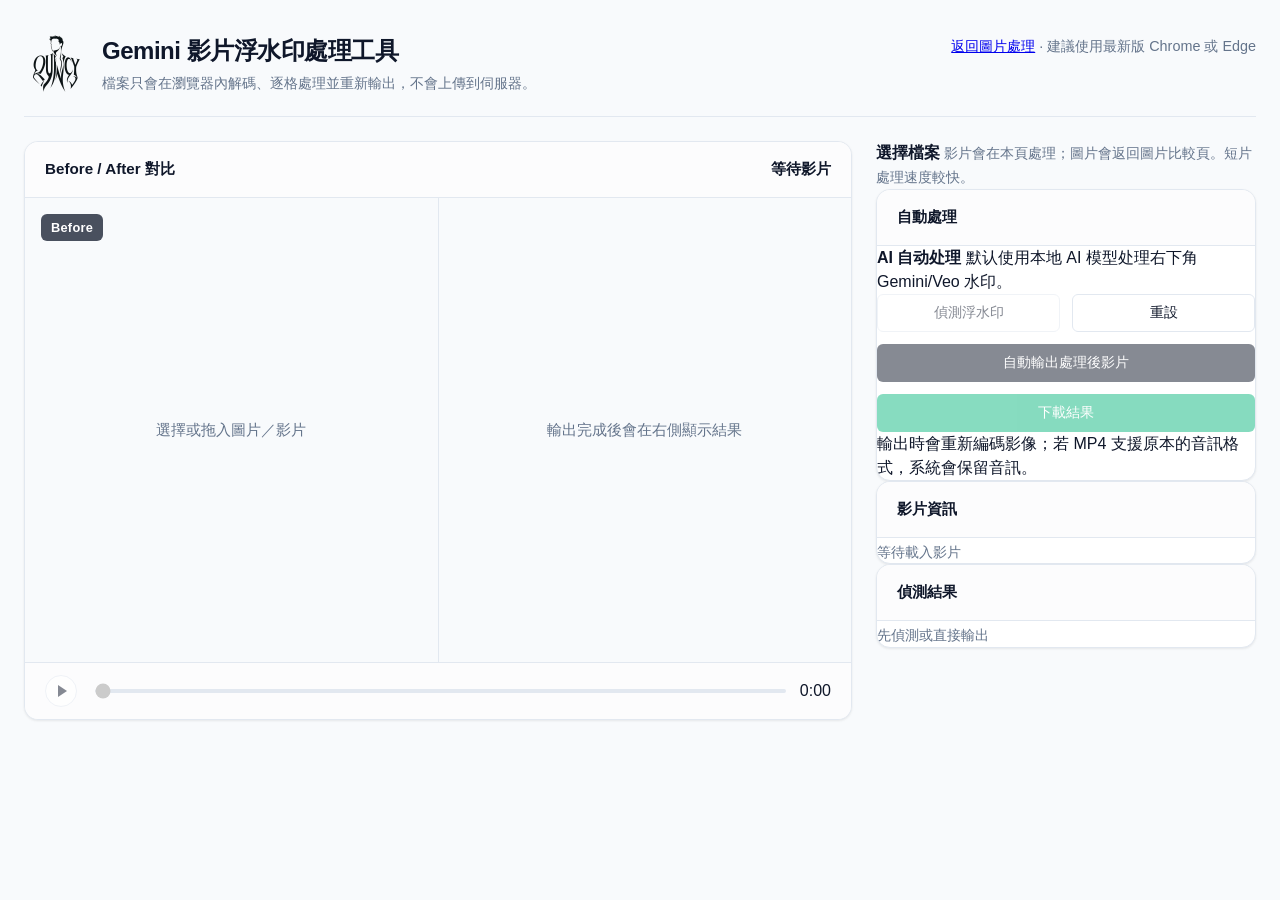
==== video-preview.html @ 9e9d7c3c "Add files via upload" ====
<!DOCTYPE html>
<html lang="zh-TW">
<head>
  <meta charset="UTF-8">
  <meta name="viewport" content="width=device-width, initial-scale=1.0">
  <meta name="robots" content="noindex, nofollow">
  <title>Gemini 影片浮水印處理工具</title>
  <style>
    :root {
      color-scheme: light;
      --bg: #f8fafc;
      --panel: #ffffff;
      --panel-2: #f1f5f9;
      --text: #0f172a;
      --text-muted: #64748b;
      --border: #e2e8f0;
      --border-hover: #cbd5e1;
      --primary: #0f172a;
      --primary-hover: #334155;
      --accent: #10b981;
      --accent-hover: #059669;
      --danger: #ef4444;
      --warn: #f59e0b;
      --success: #10b981;
      --radius-sm: 6px;
      --radius-md: 10px;
      --radius-lg: 14px;
      font-family: -apple-system, BlinkMacSystemFont, "Segoe UI", "PingFang TC", "Microsoft JhengHei", sans-serif;
    }

    * { box-sizing: border-box; }
    body {
      margin: 0;
      min-height: 100vh;
      background: var(--bg);
      color: var(--text);
      line-height: 1.5;
      -webkit-font-smoothing: antialiased;
    }

    /* Typography */
    h1 {
      margin: 0;
      font-size: 1.5rem;
      font-weight: 700;
      letter-spacing: -0.02em;
      color: #0f172a;
    }
    header p, .muted {
      margin: 4px 0 0;
      color: var(--text-muted);
      font-size: 0.9rem;
    }

    /* Layout */
    .shell {
      width: min(1360px, calc(100% - 48px));
      margin: 0 auto;
      padding: 32px 0 40px;
    }
    header {
      display: flex;
      align-items: flex-start;
      justify-content: space-between;
      gap: 24px;
      padding-bottom: 20px;
      border-bottom: 1px solid var(--border);
      margin-bottom: 24px;
    }
    .header-brand {
      display: flex;
      align-items: center;
      gap: 14px;
      min-width: 0;
    }
    .header-logo {
      display: block;
      width: 64px;
      height: 64px;
      flex: 0 0 64px;
      border-radius: 12px;
      object-fit: cover;
    }
    .layout {
      display: grid;
      grid-template-columns: minmax(0, 1fr) 380px;
      gap: 24px;
      align-items: start;
    }

    /* Panels */
    .panel {
      background: var(--panel);
      border-radius: var(--radius-lg);
      border: 1px solid var(--border);
      box-shadow: 0 1px 3px rgba(0,0,0,0.05), 0 1px 2px rgba(0,0,0,0.03);
      overflow: hidden;
      display: flex;
      flex-direction: column;
    }
    .panel-head {
      padding: 16px 20px;
      display: flex;
      align-items: center;
      justify-content: space-between;
      border-bottom: 1px solid var(--border);
      font-size: 0.95rem;
      font-weight: 600;
      background: #fcfcfd;
    }

    /* Buttons */
    button, input, select { font: inherit; }
    button, .download-link {
      height: 38px;
      border-radius: var(--radius-sm);
      border: 1px solid var(--border);
      background: var(--panel);
      color: var(--text);
      padding: 0 16px;
      cursor: pointer;
      display: inline-flex;
      align-items: center;
      justify-content: center;
      gap: 8px;
      font-weight: 500;
      font-size: 0.9rem;
      text-decoration: none;
      transition: all 0.15s ease;
      white-space: nowrap;
    }
    button:hover:not(:disabled), .download-link:hover:not([aria-disabled="true"]) {
      background: #f8fafc;
      border-color: var(--border-hover);
    }
    button:focus-visible, .download-link:focus-visible, input:focus-visible, select:focus-visible {
      outline: 2px solid var(--accent);
      outline-offset: 2px;
    }
    button:active:not(:disabled) {
      transform: scale(0.98);
    }
    button:disabled, .download-link[aria-disabled="true"] {
      opacity: 0.5;
      cursor: not-allowed;
    }

    .primary {
      border: none;
      background: var(--primary);
      color: #fff;
    }
    .primary:hover:not(:disabled) {
      background: var(--primary-hover);
      border: none;
    }

    /* Actions Grid */
    .actions {
      display: grid;
      grid-template-columns: 1fr 1fr;
      gap: 12px;
    }
    .actions .primary, .actions .download-link { grid-column: span 2; }
    .actions .download-link {
      background: var(--accent);
      color: white;
      border: none;
    }
    .actions .download-link:hover:not([aria-disabled="true"]) {
      background: var(--accent-hover);
    }

    /* Workspace Player */
    .compare-player {
      position: relative;
      aspect-ratio: 16 / 9;
      background: #e2e8f0;
      display: grid;
      grid-template-columns: 1fr 1fr;
      gap: 1px;
    }
    .compare-pane {
      position: relative;
      overflow: hidden;
      background: #0f172a;
    }
    .compare-pane video {
      position: absolute;
      inset: 0;
      width: 100%;
      height: 100%;
      object-fit: contain;
      object-position: center center;
    }
    .compare-pane[hidden], .badge[hidden], .empty[hidden] { display: none; }

    .badge {
      position: absolute;
      top: 16px;
      left: 16px;
      z-index: 6;
      border-radius: 6px;
      padding: 4px 10px;
      background: rgba(15, 23, 42, 0.75);
      backdrop-filter: blur(4px);
      color: #fff;
      font-size: 0.8rem;
      font-weight: 600;
      pointer-events: none;
      letter-spacing: 0.02em;
    }
    .empty {
      position: absolute;
      inset: 0;
      display: grid;
      place-items: center;
      color: var(--text-muted);
      font-size: 0.95rem;
      text-align: center;
      padding: 24px;
      z-index: 4;
      pointer-events: none;
      background: #f8fafc;
    }

    /* Player Controls */
    .compare-controls {
      display: grid;
      grid-template-columns: auto minmax(0, 1fr) auto;
      align-items: center;
      gap: 16px;
      padding: 12px 20px;
      background: #fcfcfd;
      border-top: 1px solid var(--border);
    }
    .compare-controls .play-toggle {
      width: 32px;
      height: 32px;
      padding: 0;
      border-radius: 50%;
      border: 1px solid var(--border);
      background: #fff;
      color: var(--primary);
    }
    .compare-controls .play-toggle:hover:not(:disabled) {
      border-color: var(--primary);
      background: #f8fafc;
    }
    .play-toggle::before {
      content: "";
      width: 0; height: 0;
      margin-left: 2px;
      border-top: 6px solid transparent;
      border-bottom: 6px solid transparent;
      border-left: 9px solid currentColor;
    }
    .play-toggle[data-playing="true"]::before,
    .play-toggle[data-playing="true"]::after {
      content: "";
      width: 3px; height: 12px;
      margin: 0 1.5px;
      border: 0;
      background: currentColor;
    }

    input[type="range"] {
      -webkit-appearance: none;
      width: 100%;
      height: 4px;
      background: var(--border);
      border-radius: 2px;
      cursor: pointer;
    input[type="range"]::-webkit-slider-thumb {
      -webkit-appearance: none;
      width: 14px;
      height: 14px;
      border-radius: 50%;
      background: var(--primary);
      box-shadow: 0 1px 3px rgba(0,0,0,0.2);
      transition: transform 0.1s;
    }
    input[type="range"]::-webkit-slider-thumb:hover {
      transform: scale(1.15);
    }

    .time-label {
      font-size: 0.85rem;
      font-variant-numeric: tabular-nums;
      color: var(--text-muted);
      font-family: ui-monospace, SFMono-Regular, Menlo, Monaco, Consolas, monospace;
      min-width: 44px;
      text-align: right;
    }

    /* Right Side Layout */
    .side {
      display: flex;
      flex-direction: column;
      gap: 20px;
    }

    /* Dropzone */
    .dropzone {
      border: 2px dashed #cbd5e1;
      background: #f8fafc;
      border-radius: var(--radius-lg);
      padding: 28px 24px;
      text-align: center;
      cursor: pointer;
      transition: all 0.2s ease;
    }
    .dropzone:hover, .dropzone[data-dragging="true"] {
      background: #f0fdf4;
      border-color: var(--accent);
    }
    .dropzone strong {
      display: block;
      font-size: 1.05rem;
      color: var(--text);
      margin-bottom: 8px;
    }
    .dropzone .muted {
      font-size: 0.85rem;
    }

    /* Controls Area */
    .controls {
      display: grid;
      gap: 16px;
      padding: 20px;
    }

    .auto-summary {
      background: #f8fafc;
      border: 1px solid var(--border);
      border-radius: var(--radius-md);
      padding: 14px;
      color: var(--text-muted);
      font-size: 0.85rem;
    }
    .auto-summary strong {
      display: block;
      color: var(--text);
      font-size: 0.95rem;
      margin-bottom: 4px;
    }

    .internal-controls {
      display: none;
    }
    .field {
      display: grid;
      gap: 8px;
    }
    label {
      color: var(--text);
      font-size: 0.85rem;
      font-weight: 500;
      display: flex;
      justify-content: space-between;
      align-items: center;
    }
    label span {
      color: var(--text-muted);
      font-variant-numeric: tabular-nums;
    }

    input[type="number"], select {
      width: 100%;
      height: 38px;
      border-radius: var(--radius-sm);
      border: 1px solid var(--border);
      background: #fff;
      color: var(--text);
      padding: 0 12px;
      transition: border-color 0.15s;
      font-size: 0.9rem;
    }
    input[type="number"]:hover, select:hover {
      border-color: var(--border-hover);
    }

    .check {
      display: flex;
      align-items: center;
      justify-content: flex-start;
      gap: 10px;
      cursor: pointer;
      font-weight: normal;
    }
    .check input {
      width: 16px;
      height: 16px;
      accent-color: var(--accent);
      cursor: pointer;
      margin: 0;
    }

    .preset-row button {
      width: 100%;
      background: #f8fafc;
      color: var(--text);
      border-color: var(--border);
      justify-content: flex-start;
    }

    /* Progress & Status */
    .progress {
      height: 6px;
      background: var(--panel-2);
      border-radius: 3px;
      overflow: hidden;
    }
    .progress span {
      display: block;
      width: 0;
      height: 100%;
      background: var(--accent);
      transition: width 0.2s ease-out;
    }

    .status {
      min-height: 44px;
      border-radius: var(--radius-md);
      padding: 12px 16px;
      background: var(--panel-2);
      color: var(--text-muted);
      font-size: 0.85rem;
      border: 1px solid transparent;
    }
    .status[data-tone="error"] { color: var(--danger); background: #fef2f2; border-color: #fca5a5; }
    .status[data-tone="warn"] { color: var(--warn); background: #fffbeb; border-color: #fcd34d; }
    .status[data-tone="success"] { color: var(--success); background: #f0fdf4; border-color: #86efac; }

    /* Metadata tables (dl) */
    dl {
      margin: 0;
      display: grid;
      padding: 4px 0;
    }
    dl div {
      min-height: 36px;
      display: grid;
      grid-template-columns: 120px minmax(0, 1fr);
      align-items: center;
      gap: 12px;
      padding: 0 20px;
      font-size: 0.85rem;
      border-bottom: 1px solid var(--border);
    }
    dl div:last-child { border-bottom: none; }
    dt { color: var(--text-muted); }
    dd {
      margin: 0;
      color: var(--text);
      font-variant-numeric: tabular-nums;
      overflow-wrap: anywhere;
    }

    .note {
      padding: 16px 20px;
      color: var(--text-muted);
      font-size: 0.85rem;
      background: #fcfcfd;
      border-top: 1px solid var(--border);
    }

    /* Responsive */
    @media (max-width: 1024px) {
      .layout { grid-template-columns: 1fr; }
      .shell { padding: 24px 0; }
    }
    @media (max-width: 640px) {
      .shell { width: calc(100% - 32px); }
      header { flex-direction: column; gap: 12px; }
      .actions { grid-template-columns: 1fr; }
      .actions .primary, .actions .download-link { grid-column: auto; }
      dl div { grid-template-columns: 100px minmax(0, 1fr); }
    }
  </style>
</head>
<body>
  <div class="shell">
    <header>
      <div class="header-brand">
        <a href="./" aria-label="返回工具首頁"><img class="header-logo" src="quincy-logo.webp" width="512" height="512" alt="Quincy Logo"></a>
        <div>
          <h1>Gemini 影片浮水印處理工具</h1>
          <p>檔案只會在瀏覽器內解碼、逐格處理並重新輸出，不會上傳到伺服器。</p>
        </div>
      </div>
      <p><a href="./">返回圖片處理</a> · 建議使用最新版 Chrome 或 Edge</p>
    </header>

    <main class="layout">
      <section class="workspace" aria-label="影片對比">
        <div class="panel">
          <div class="panel-head"><span>Before / After 對比</span><span id="progressText">等待影片</span></div>
          <div id="comparePlayer" class="compare-player">
            <div class="compare-pane">
              <video id="originalVideo" playsinline preload="metadata"></video>
              <span class="badge">Before</span>
              <div id="originalEmpty" class="empty">選擇或拖入圖片／影片</div>
            </div>
            <div class="compare-pane">
              <video id="processedVideo" playsinline preload="metadata" muted></video>
              <span id="afterBadge" class="badge" hidden>After</span>
              <div id="processedEmpty" class="empty">輸出完成後會在右側顯示結果</div>
            </div>
          </div>
          <div class="compare-controls">
            <button id="playPauseBtn" class="play-toggle" type="button" data-playing="false" aria-label="播放" disabled></button>
            <input id="scrubber" type="range" min="0" max="1000" value="0" aria-label="播放進度" disabled>
            <span id="timeLabel" class="time-label">0:00</span>
          </div>
        </div>
      </section>

      <aside class="side" aria-label="處理設定">
        <div id="dropzone" class="dropzone" data-dragging="false" role="button" tabindex="0">
          <strong>選擇檔案</strong>
          <span class="muted">影片會在本頁處理；圖片會返回圖片比較頁。短片處理速度較快。</span>
          <input id="fileInput" type="file" accept="image/jpeg,image/png,image/webp,video/mp4,video/webm,video/quicktime,video/*" hidden>
        </div>

        <div class="panel">
          <div class="panel-head">自動處理</div>
          <div class="controls">
            <div id="autoPresetSummary" class="auto-summary">
              <strong>AI 自動處理</strong>
              <span>選擇影片後會自動偵測浮水印，並使用本機 AI 模型處理。</span>
            </div>
            <div class="progress" aria-label="處理進度"><span id="progressBar"></span></div>
            <div id="status" class="status" data-tone="info"></div>
            <div class="actions">
              <button id="detectBtn" type="button">偵測浮水印</button>
              <button id="resetBtn" type="button">重設</button>
              <button id="processBtn" class="primary" type="button">自動輸出處理後影片</button>
              <a id="downloadBtn" class="download-link" aria-disabled="true">下載結果</a>
            </div>
            <div class="internal-controls" hidden>
              <span id="alphaGainValue">1.00</span>
              <input id="alphaGain" type="range" min="0.25" max="1.35" step="0.05">
              <input id="adaptiveAlpha" type="checkbox">
              <input id="highQualityCleanup" type="checkbox">
              <select id="denoiseBackend">
                <option value="none">關閉</option>
                <option value="canvas-edge-denoise">Canvas 邊緣去噪</option>
                <option value="canvas-edge-band-denoise">Canvas 邊緣带去噪</option>
                <option value="canvas-edge-core-denoise">Canvas 邊緣核心去噪</option>
                <option value="canvas-footprint-polish">Canvas 足跡修整</option>
                <option value="canvas-temporal-delta-stabilize">Canvas 時間序列 Delta 穩定</option>
                <option value="canvas-temporal-match-delta-stabilize">Canvas 比對 Delta 穩定</option>
                <option value="canvas-temporal-stabilize">Canvas 時間序列穩定</option>
                <option value="canvas-texture-repair">Canvas 紋理回填</option>
                <option value="allenk-fdncnn-browser-spike">AI FDnCNN ONNX</option>
              </select>
              <button id="relocatedReviewPresetBtn" type="button">移動錨點檢查預設</button>
              <span id="edgeDenoiseStrengthValue">0.25</span>
              <input id="edgeDenoiseStrength" type="range" min="0" max="1" step="0.05">
              <span id="residualCleanupValue">1.50</span>
              <input id="residualCleanup" type="range" min="0" max="1.80" step="0.05">
              <input id="sampleCount" type="number" min="4" max="24" step="1">
              <input id="videoBitrateMbps" type="number" min="1" max="80" step="0.5">
              <input id="allowLowConfidence" type="checkbox">
            </div>
          </div>
          <div class="note">輸出時會重新編碼影像；若 MP4 支援原本的音訊格式，系統會保留音訊。</div>
        </div>

        <div class="panel">
          <div class="panel-head">影片資訊</div>
          <div id="metadata"></div>
        </div>

        <div class="panel">
          <div class="panel-head">偵測結果</div>
          <div id="detection"></div>
        </div>
      </aside>
    </main>
  </div>

  <script>
    // Keep processing local and use the broadly compatible WebAssembly path.
    window.__gwrDisableWebGpuDenoise = true;
  </script>
  <script src="video-app.js"></script>
</body>
</html>
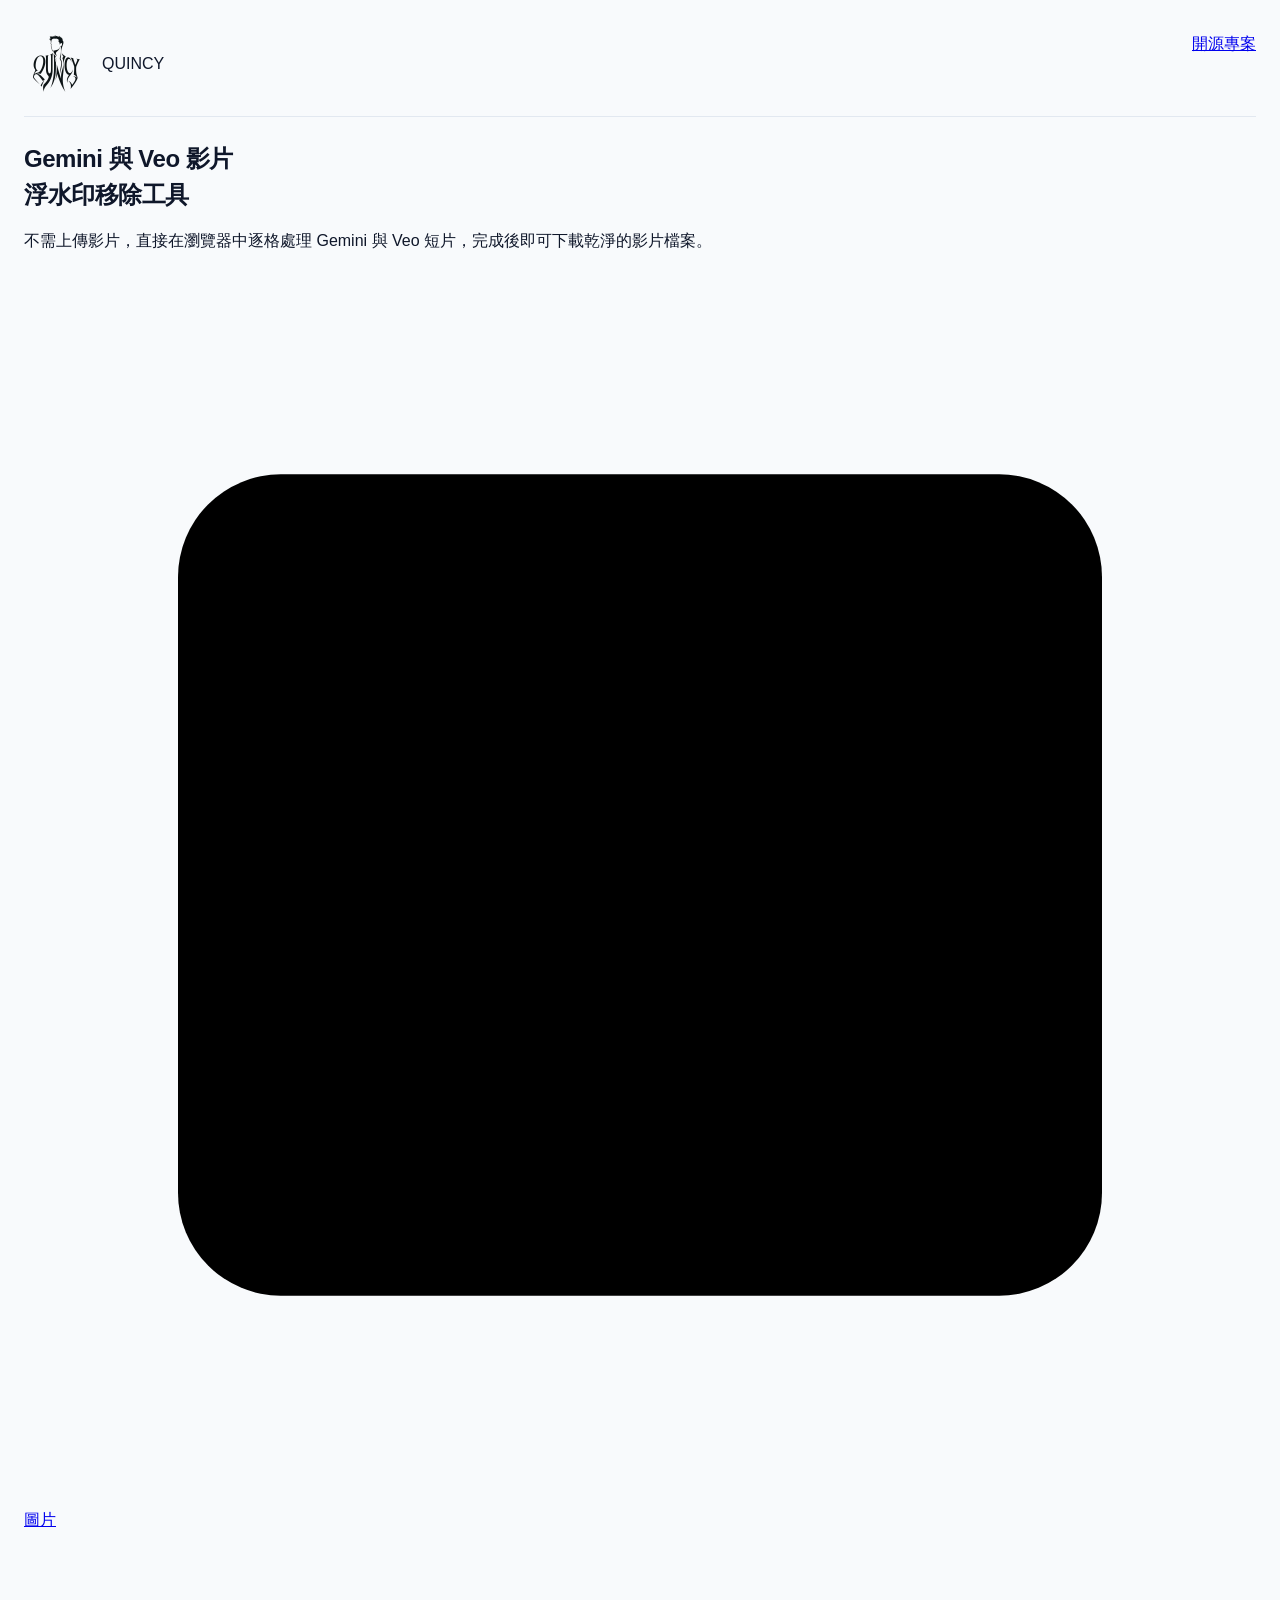
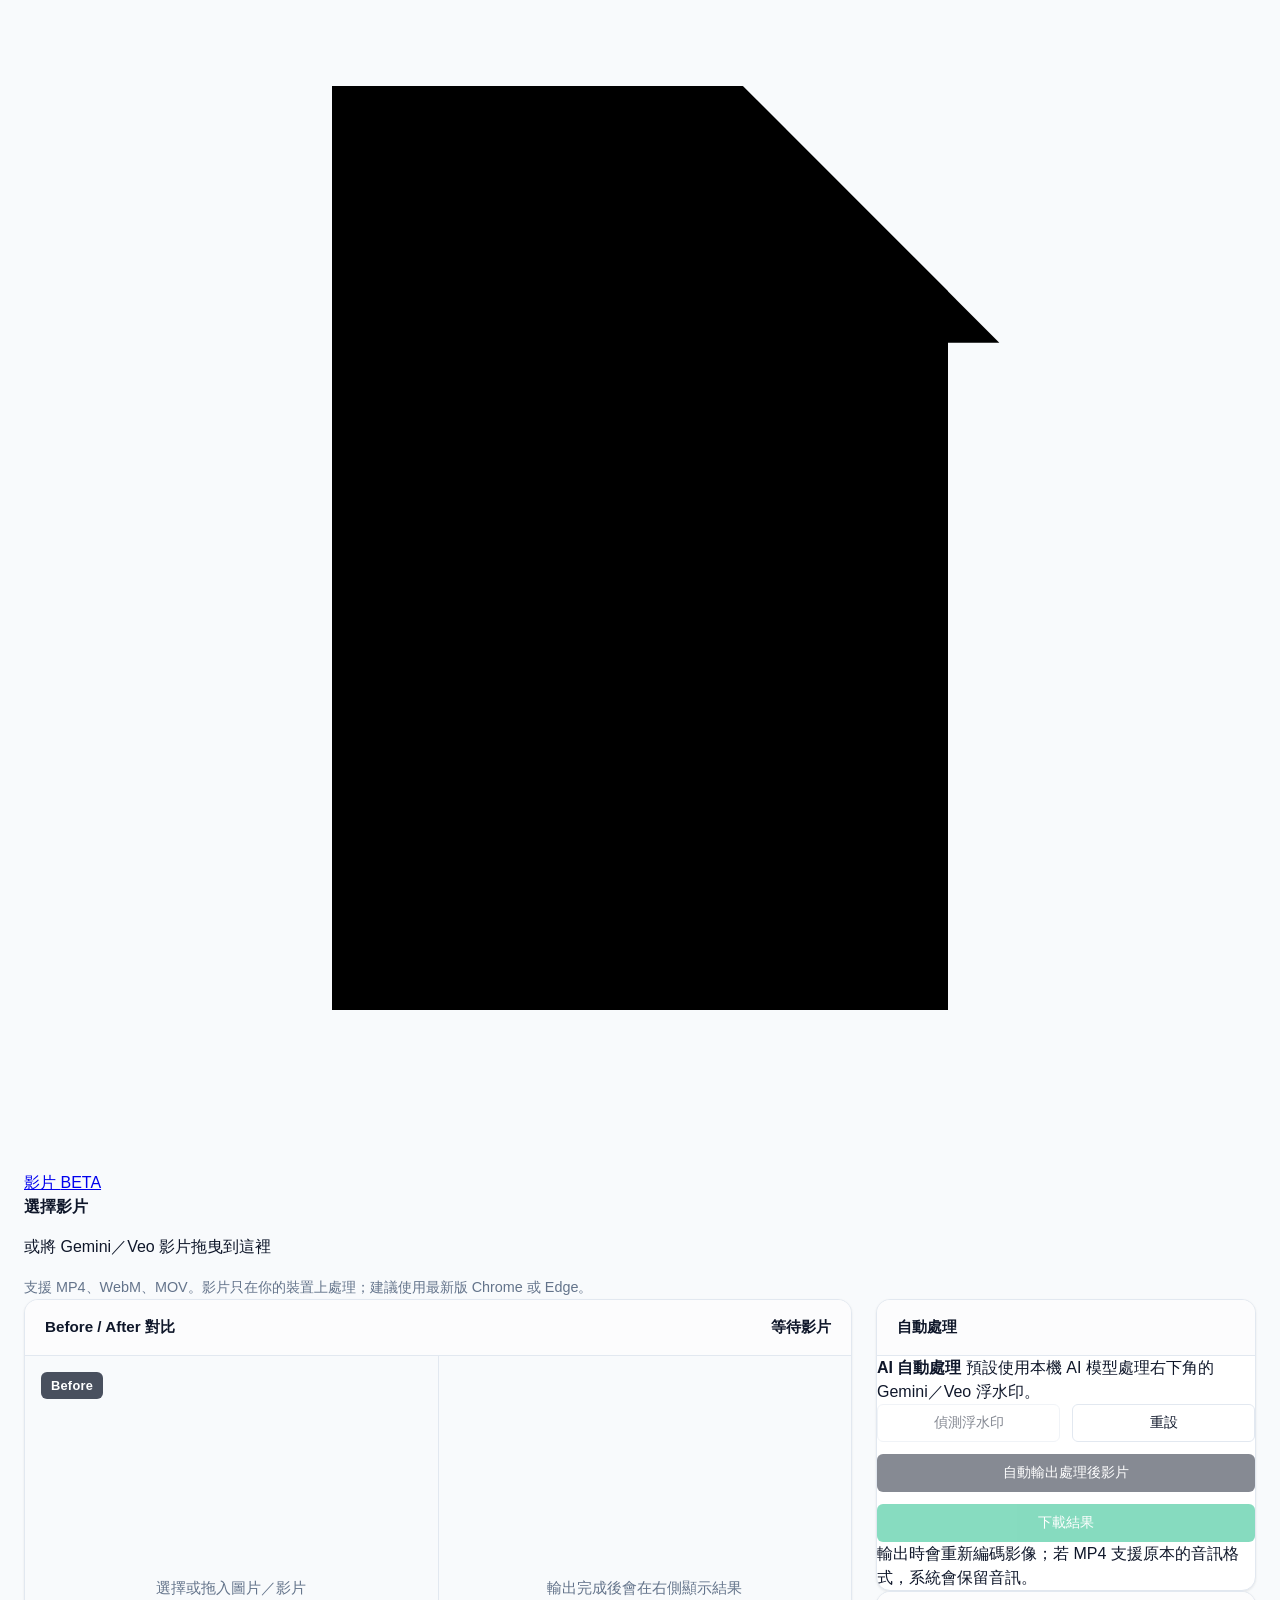
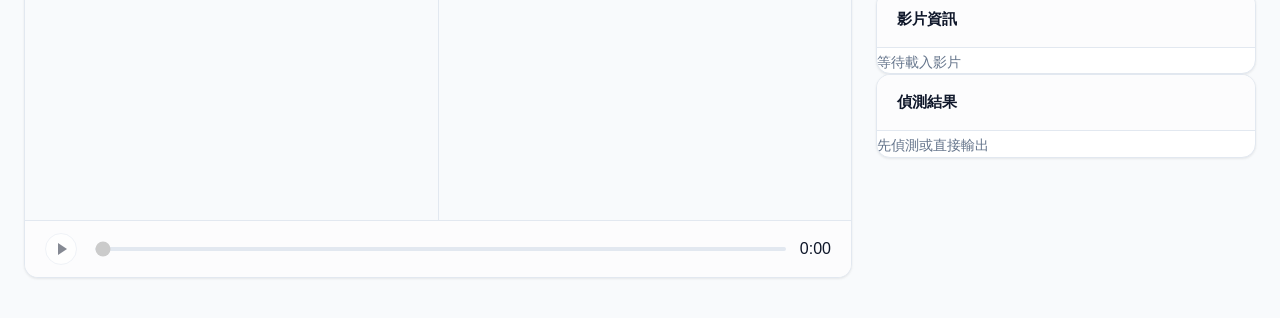
==== commit e85c4cb9: "Add files via upload" ====
--- a/video-preview.html
+++ b/video-preview.html
@@ -478,20 +478,181 @@
       .actions .primary, .actions .download-link { grid-column: auto; }
       dl div { grid-template-columns: 100px minmax(0, 1fr); }
     }
+
+    /* Reference-inspired landing state */
+    body { overflow-x: hidden; background: #f4f6f8; }
+    .shell { width: 100%; padding: 0 0 64px; }
+    .brandbar {
+      width: min(1320px, calc(100% - 48px));
+      min-height: 84px;
+      margin: 0 auto;
+      padding: 18px 0;
+      border: 0;
+      align-items: center;
+    }
+    .brandbar .header-brand { gap: 10px; }
+    .brandbar .header-logo {
+      width: 48px;
+      height: 48px;
+      flex-basis: 48px;
+      border-radius: 12px;
+      box-shadow: 0 8px 24px rgba(14, 27, 52, .09);
+    }
+    .brand-name { font-size: 12px; font-weight: 800; letter-spacing: .18em; }
+    .source-link { color: #667085; font-size: 13px; font-weight: 650; text-decoration: none; }
+    .source-link:hover { color: #101828; }
+    .video-hero {
+      min-height: 730px;
+      padding: 32px 20px 44px;
+      text-align: center;
+      overflow: hidden;
+    }
+    .video-hero h1 {
+      max-width: 1100px;
+      margin: 0 auto;
+      color: #050a19;
+      font-size: clamp(44px, 5.5vw, 80px);
+      font-weight: 800;
+      line-height: 1.04;
+      letter-spacing: -.055em;
+    }
+    .video-hero-copy {
+      max-width: 790px;
+      margin: 30px auto 28px;
+      color: #536071;
+      font-size: clamp(16px, 1.45vw, 22px);
+      font-weight: 500;
+      line-height: 1.55;
+    }
+    .media-tabs {
+      display: inline-flex;
+      gap: 3px;
+      margin: 0 auto 38px;
+      padding: 4px;
+      border-radius: 18px;
+      background: #e9ecf1;
+    }
+    .media-tab {
+      display: inline-flex;
+      min-width: 160px;
+      height: 54px;
+      padding: 0 22px;
+      border-radius: 14px;
+      align-items: center;
+      justify-content: center;
+      gap: 9px;
+      color: #8492a8;
+      font-size: 16px;
+      font-weight: 700;
+      text-decoration: none;
+    }
+    .media-tab.active { background: #fff; color: #101828; box-shadow: 0 2px 5px rgba(16,24,40,.16); }
+    .media-tab svg { width: 20px; height: 20px; fill: none; stroke: currentColor; stroke-width: 1.8; stroke-linecap: round; stroke-linejoin: round; }
+    .beta { padding: 2px 7px; border-radius: 5px; background: #e7efff; color: #2463ef; font-size: 10px; font-weight: 900; }
+    .video-upload-stage { position: relative; width: min(1080px, calc(100% - 20px)); min-height: 420px; margin: 0 auto; }
+    .video-upload-stage .dropzone {
+      position: relative;
+      z-index: 3;
+      display: flex;
+      width: min(760px, calc(100% - 40px));
+      min-height: 390px;
+      margin: 0 auto;
+      padding: 54px 36px;
+      border: 5px solid #fff;
+      border-radius: 38px;
+      flex-direction: column;
+      align-items: center;
+      justify-content: center;
+      background-color: #fff;
+      background-image: linear-gradient(45deg,#eef0f2 25%,transparent 25%),linear-gradient(-45deg,#eef0f2 25%,transparent 25%),linear-gradient(45deg,transparent 75%,#eef0f2 75%),linear-gradient(-45deg,transparent 75%,#eef0f2 75%);
+      background-position: 0 0,0 10px,10px -10px,-10px 0;
+      background-size: 20px 20px;
+      box-shadow: 0 32px 60px rgba(42,74,139,.13);
+      transition: transform .25s ease, box-shadow .25s ease;
+    }
+    .video-upload-stage .dropzone:hover,
+    .video-upload-stage .dropzone[data-dragging="true"] { transform: translateY(-4px); border-color: #fff; box-shadow: 0 38px 70px rgba(42,74,139,.18); }
+    .video-upload-stage .dropzone strong {
+      display: inline-flex;
+      min-width: 330px;
+      min-height: 76px;
+      padding: 0 34px;
+      border-radius: 18px;
+      align-items: center;
+      justify-content: center;
+      background: #1f55dc;
+      color: #fff;
+      box-shadow: 0 12px 24px rgba(31,85,220,.22);
+      font-size: 24px;
+      font-weight: 800;
+    }
+    .video-upload-stage .dropzone strong::before { content: "+"; margin-right: 14px; font-size: 34px; font-weight: 300; }
+    .video-upload-stage .drop-title { margin: 28px 0 0; color: #070b16; font-size: 21px; font-weight: 800; }
+    .video-upload-stage .dropzone .muted { max-width: 650px; margin-top: 12px; color: #697586; font-size: 14px; font-weight: 550; }
+    .art-card { position: absolute; z-index: 1; top: 18px; width: 310px; height: 300px; padding: 14px; border-radius: 28px; background: #fff; box-shadow: 0 18px 46px rgba(42,55,86,.14); }
+    .art-card span { display: block; width: 100%; height: 100%; border-radius: 16px; }
+    .art-left { left: -50px; transform: rotate(-12deg); }
+    .art-right { right: -50px; transform: rotate(13deg); }
+    .art-left span { background: radial-gradient(circle at 34% 32%,#ffd97e 0 13%,transparent 14%),radial-gradient(circle at 70% 30%,#ff79a9 0 14%,transparent 15%),radial-gradient(circle at 55% 72%,#5d68e8 0 19%,transparent 20%),linear-gradient(145deg,#7ae0ff,#ff8d4d 44%,#7a54df); }
+    .art-right span { background: radial-gradient(ellipse at 70% 20%,#fb435b 0 7%,transparent 32%),radial-gradient(ellipse at 30% 80%,#01a5d2 0 10%,transparent 40%),linear-gradient(135deg,#07111f 5%,#0ca8dc 26%,#101524 44%,#f13a53 66%,#07101b 90%); }
+    .layout { width: min(1360px, calc(100% - 48px)); margin: 16px auto 0; }
+
+    @media (max-width: 900px) {
+      .art-card { width: 250px; height: 260px; opacity: .7; }
+      .art-left { left: -120px; }
+      .art-right { right: -120px; }
+    }
+    @media (max-width: 640px) {
+      .brandbar { width: calc(100% - 28px); }
+      .brand-name { display: none; }
+      .video-hero { min-height: 690px; padding: 20px 14px 32px; }
+      .video-hero h1 { font-size: 41px; }
+      .video-hero-copy { margin-top: 22px; font-size: 16px; }
+      .media-tabs { width: 100%; max-width: 360px; }
+      .media-tab { min-width: 0; width: 50%; padding: 0 12px; }
+      .video-upload-stage { width: 100%; }
+      .art-card { display: none; }
+      .video-upload-stage .dropzone { width: 100%; min-height: 330px; padding: 42px 20px; border-radius: 28px; }
+      .video-upload-stage .dropzone strong { width: 100%; min-width: 0; min-height: 68px; font-size: 20px; }
+      .video-upload-stage .drop-title { font-size: 18px; }
+      .layout { width: calc(100% - 28px); }
+    }
   </style>
 </head>
 <body>
   <div class="shell">
-    <header>
+    <header class="brandbar">
       <div class="header-brand">
         <a href="./" aria-label="返回工具首頁"><img class="header-logo" src="quincy-logo.webp" width="512" height="512" alt="Quincy Logo"></a>
-        <div>
-          <h1>Gemini 影片浮水印處理工具</h1>
-          <p>檔案只會在瀏覽器內解碼、逐格處理並重新輸出，不會上傳到伺服器。</p>
+        <span class="brand-name">QUINCY</span>
+      </div>
+      <a class="source-link" href="https://github.com/GargantuaX/gemini-watermark-remover" target="_blank" rel="noopener noreferrer">開源專案</a>
+    </header>
+
+    <section class="video-hero">
+      <h1>Gemini 與 Veo 影片<br>浮水印移除工具</h1>
+      <p class="video-hero-copy">不需上傳影片，直接在瀏覽器中逐格處理 Gemini 與 Veo 短片，完成後即可下載乾淨的影片檔案。</p>
+      <nav class="media-tabs" aria-label="選擇處理類型">
+        <a class="media-tab" href="./">
+          <svg viewBox="0 0 24 24" aria-hidden="true"><rect x="3" y="4" width="18" height="16" rx="2"></rect><circle cx="8.5" cy="9" r="1.5"></circle><path d="m4 17 5-5 4 4 2-2 5 5"></path></svg>
+          圖片
+        </a>
+        <a class="media-tab active" href="video-preview.html" aria-current="page">
+          <svg viewBox="0 0 24 24" aria-hidden="true"><path d="M6 3h8l4 4v14H6z"></path><path d="M14 3v5h5"></path><path d="m10 11 5 3-5 3z"></path></svg>
+          影片 <span class="beta">BETA</span>
+        </a>
+      </nav>
+      <div class="video-upload-stage">
+        <div class="art-card art-left" aria-hidden="true"><span></span></div>
+        <div class="art-card art-right" aria-hidden="true"><span></span></div>
+        <div id="dropzone" class="dropzone" data-dragging="false" role="button" tabindex="0">
+          <strong>選擇影片</strong>
+          <p class="drop-title">或將 Gemini／Veo 影片拖曳到這裡</p>
+          <span class="muted">支援 MP4、WebM、MOV。影片只在你的裝置上處理；建議使用最新版 Chrome 或 Edge。</span>
+          <input id="fileInput" type="file" accept="image/jpeg,image/png,image/webp,video/mp4,video/webm,video/quicktime,video/*" hidden>
         </div>
       </div>
-      <p><a href="./">返回圖片處理</a> · 建議使用最新版 Chrome 或 Edge</p>
-    </header>
+    </section>
 
     <main class="layout">
       <section class="workspace" aria-label="影片對比">
@@ -518,12 +679,6 @@
       </section>
 
       <aside class="side" aria-label="處理設定">
-        <div id="dropzone" class="dropzone" data-dragging="false" role="button" tabindex="0">
-          <strong>選擇檔案</strong>
-          <span class="muted">影片會在本頁處理；圖片會返回圖片比較頁。短片處理速度較快。</span>
-          <input id="fileInput" type="file" accept="image/jpeg,image/png,image/webp,video/mp4,video/webm,video/quicktime,video/*" hidden>
-        </div>
-
         <div class="panel">
           <div class="panel-head">自動處理</div>
           <div class="controls">
@@ -547,7 +702,7 @@
               <select id="denoiseBackend">
                 <option value="none">關閉</option>
                 <option value="canvas-edge-denoise">Canvas 邊緣去噪</option>
-                <option value="canvas-edge-band-denoise">Canvas 邊緣带去噪</option>
+                <option value="canvas-edge-band-denoise">Canvas 邊緣帶狀去噪</option>
                 <option value="canvas-edge-core-denoise">Canvas 邊緣核心去噪</option>
                 <option value="canvas-footprint-polish">Canvas 足跡修整</option>
                 <option value="canvas-temporal-delta-stabilize">Canvas 時間序列 Delta 穩定</option>
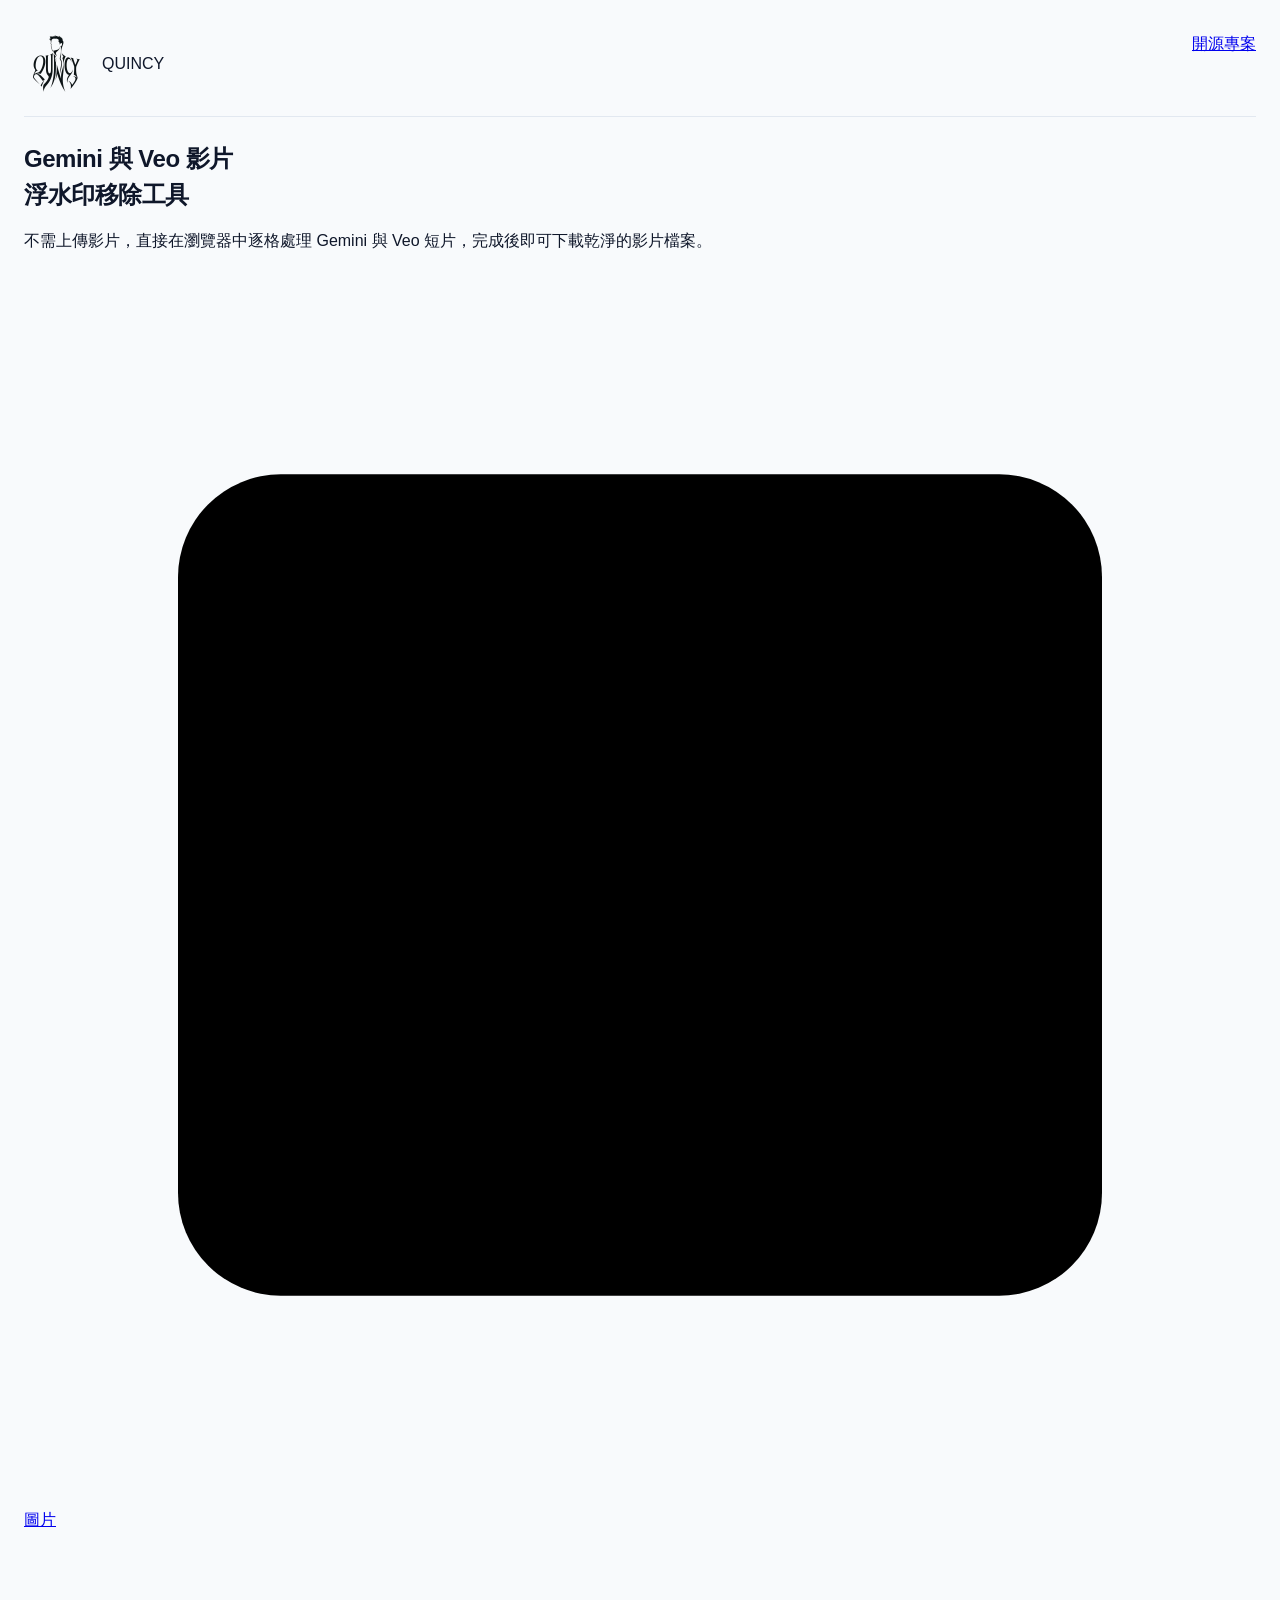
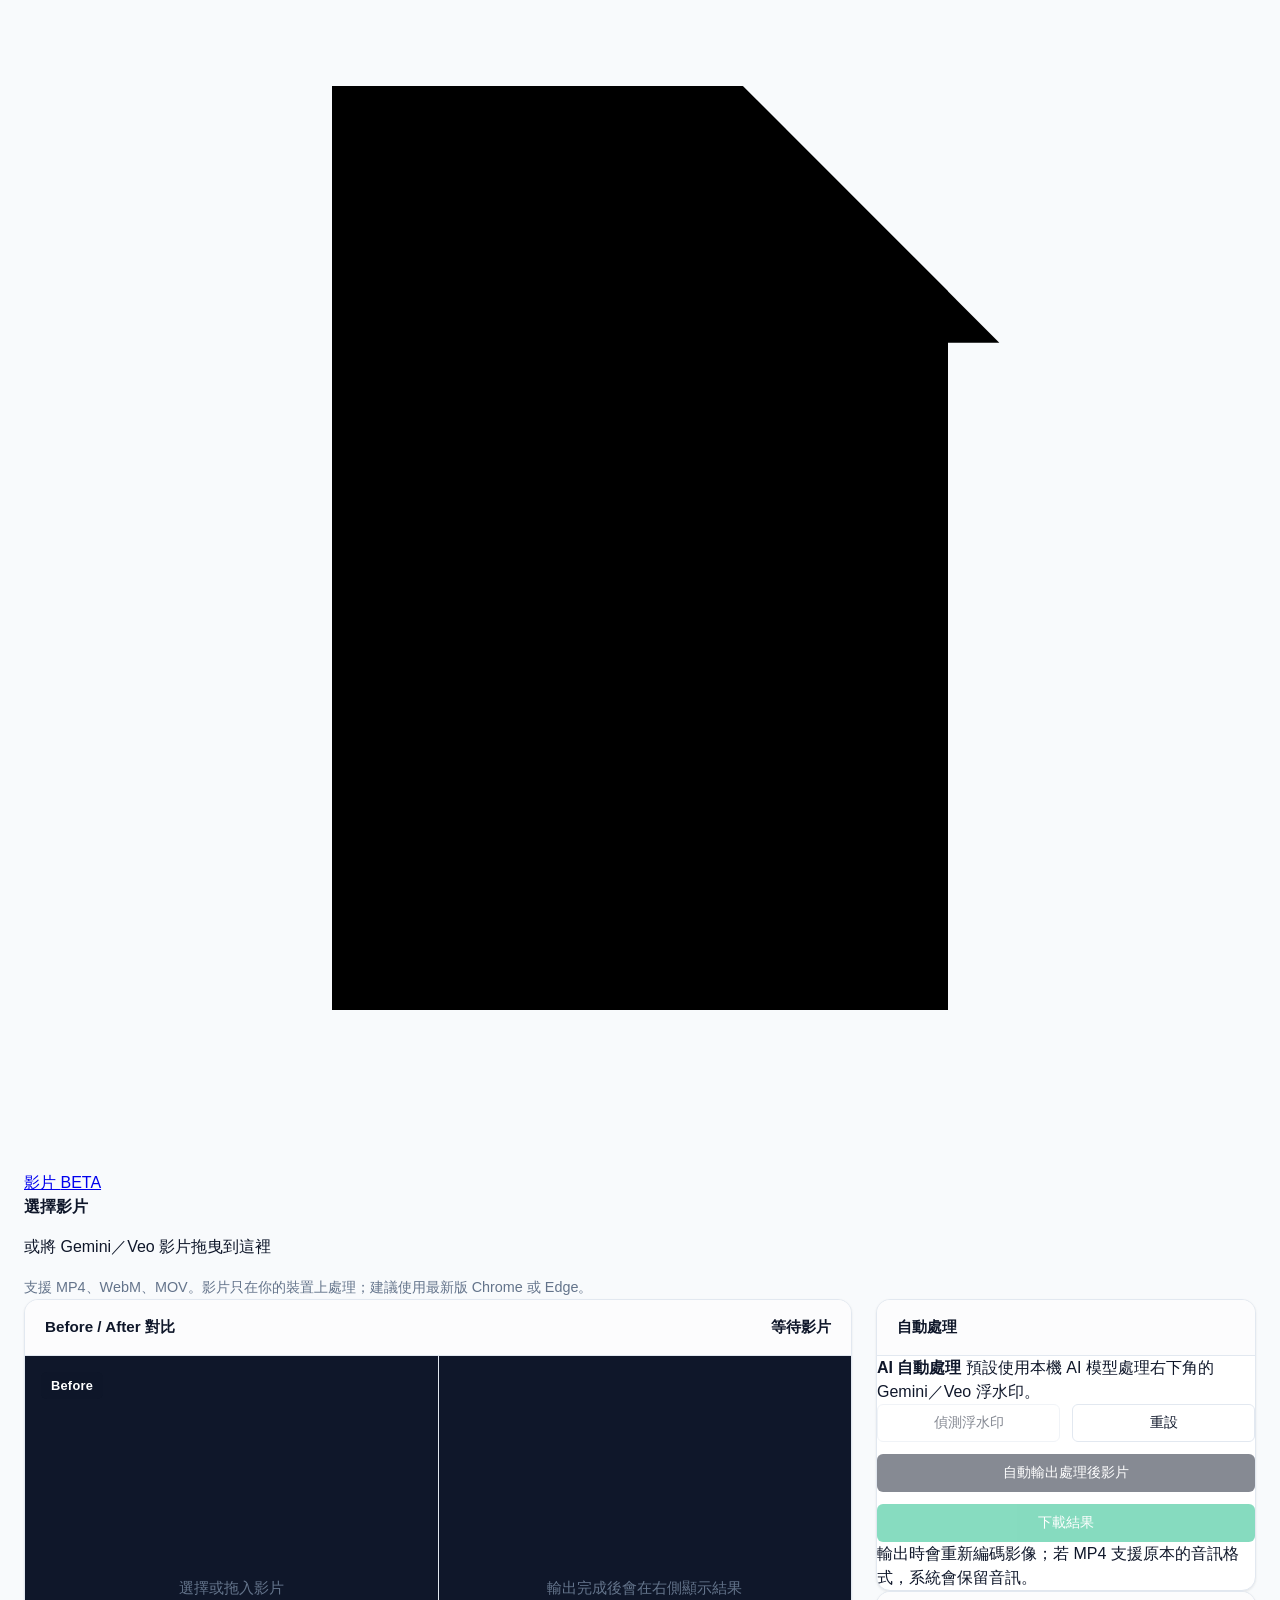
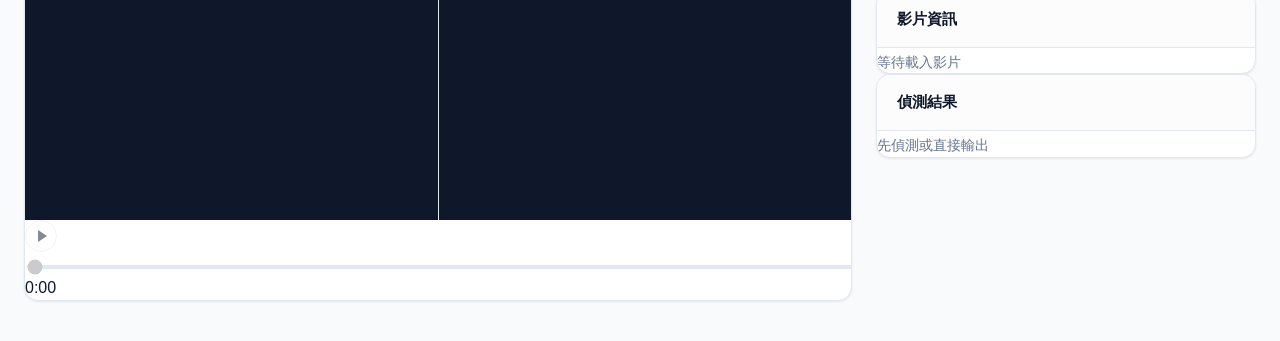
==== commit 8a48ad4d: "Add files via upload" ====
--- a/video-preview.html
+++ b/video-preview.html
@@ -218,6 +218,7 @@
       color: var(--text-muted);
       font-size: 0.95rem;
       text-align: center;
+    }
       padding: 24px;
       z-index: 4;
       pointer-events: none;
@@ -662,7 +663,7 @@
             <div class="compare-pane">
               <video id="originalVideo" playsinline preload="metadata"></video>
               <span class="badge">Before</span>
-              <div id="originalEmpty" class="empty">選擇或拖入圖片／影片</div>
+              <div id="originalEmpty" class="empty">選擇或拖入影片</div>
             </div>
             <div class="compare-pane">
               <video id="processedVideo" playsinline preload="metadata" muted></video>
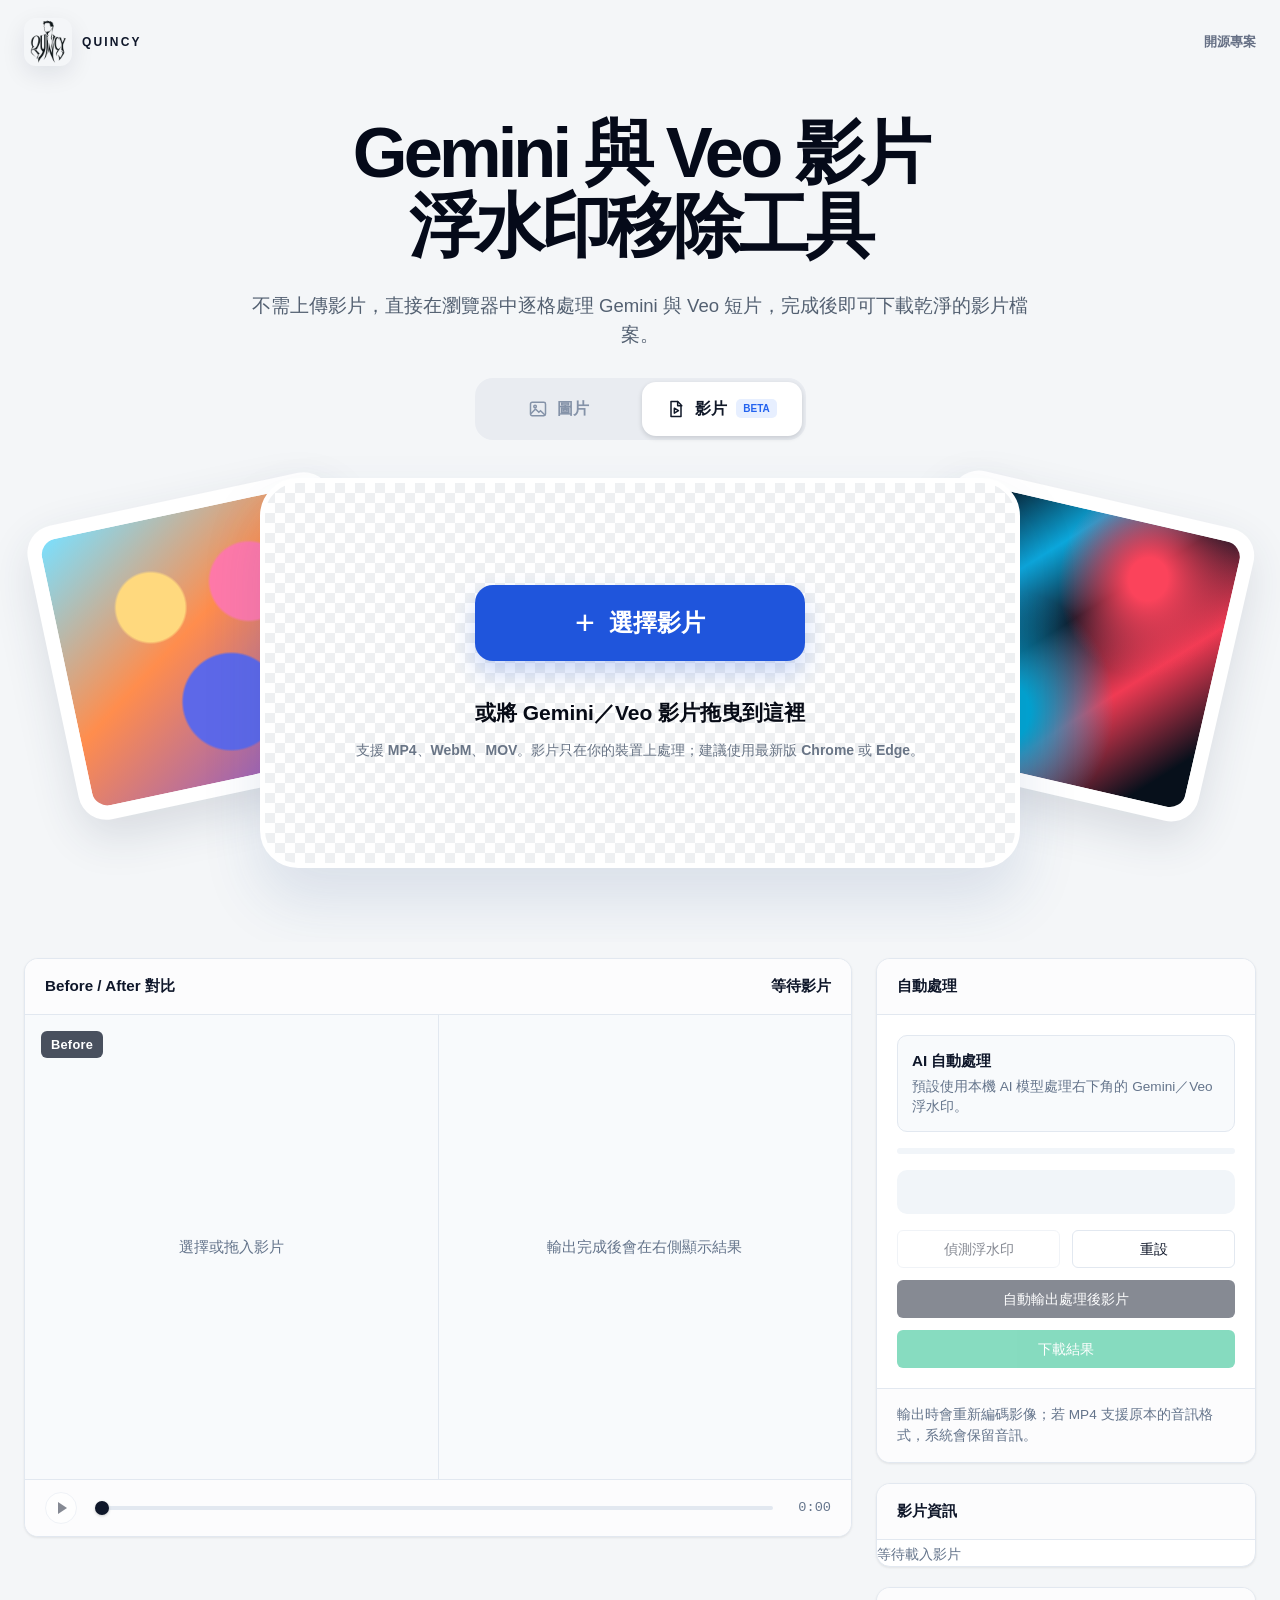
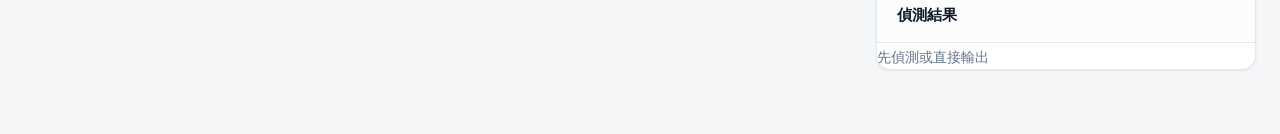
==== commit f1eaf1e8: "Add files via upload" ====
--- a/video-preview.html
+++ b/video-preview.html
@@ -3,6 +3,9 @@
 <head>
   <meta charset="UTF-8">
   <meta name="viewport" content="width=device-width, initial-scale=1.0">
+  <meta http-equiv="Cache-Control" content="no-cache, no-store, must-revalidate">
+  <meta http-equiv="Pragma" content="no-cache">
+  <meta http-equiv="Expires" content="0">
   <meta name="robots" content="noindex, nofollow">
   <title>Gemini 影片浮水印處理工具</title>
   <style>
@@ -218,7 +221,6 @@
       color: var(--text-muted);
       font-size: 0.95rem;
       text-align: center;
-    }
       padding: 24px;
       z-index: 4;
       pointer-events: none;
@@ -267,13 +269,16 @@
 
     input[type="range"] {
       -webkit-appearance: none;
+      appearance: none;
       width: 100%;
       height: 4px;
       background: var(--border);
       border-radius: 2px;
       cursor: pointer;
+    }
     input[type="range"]::-webkit-slider-thumb {
       -webkit-appearance: none;
+      appearance: none;
       width: 14px;
       height: 14px;
       border-radius: 50%;
@@ -620,7 +625,7 @@
     }
   </style>
 </head>
-<body>
+<body data-build="2026-08-09-video-ui-v3">
   <div class="shell">
     <header class="brandbar">
       <div class="header-brand">
@@ -638,7 +643,7 @@
           <svg viewBox="0 0 24 24" aria-hidden="true"><rect x="3" y="4" width="18" height="16" rx="2"></rect><circle cx="8.5" cy="9" r="1.5"></circle><path d="m4 17 5-5 4 4 2-2 5 5"></path></svg>
           圖片
         </a>
-        <a class="media-tab active" href="video-preview.html" aria-current="page">
+        <a class="media-tab active" href="video-preview.html?v=3" aria-current="page">
           <svg viewBox="0 0 24 24" aria-hidden="true"><path d="M6 3h8l4 4v14H6z"></path><path d="M14 3v5h5"></path><path d="m10 11 5 3-5 3z"></path></svg>
           影片 <span class="beta">BETA</span>
         </a>
@@ -742,6 +747,6 @@
     // Keep processing local and use the broadly compatible WebAssembly path.
     window.__gwrDisableWebGpuDenoise = true;
   </script>
-  <script src="video-app.js"></script>
+  <script src="video-app.js?v=3"></script>
 </body>
 </html>
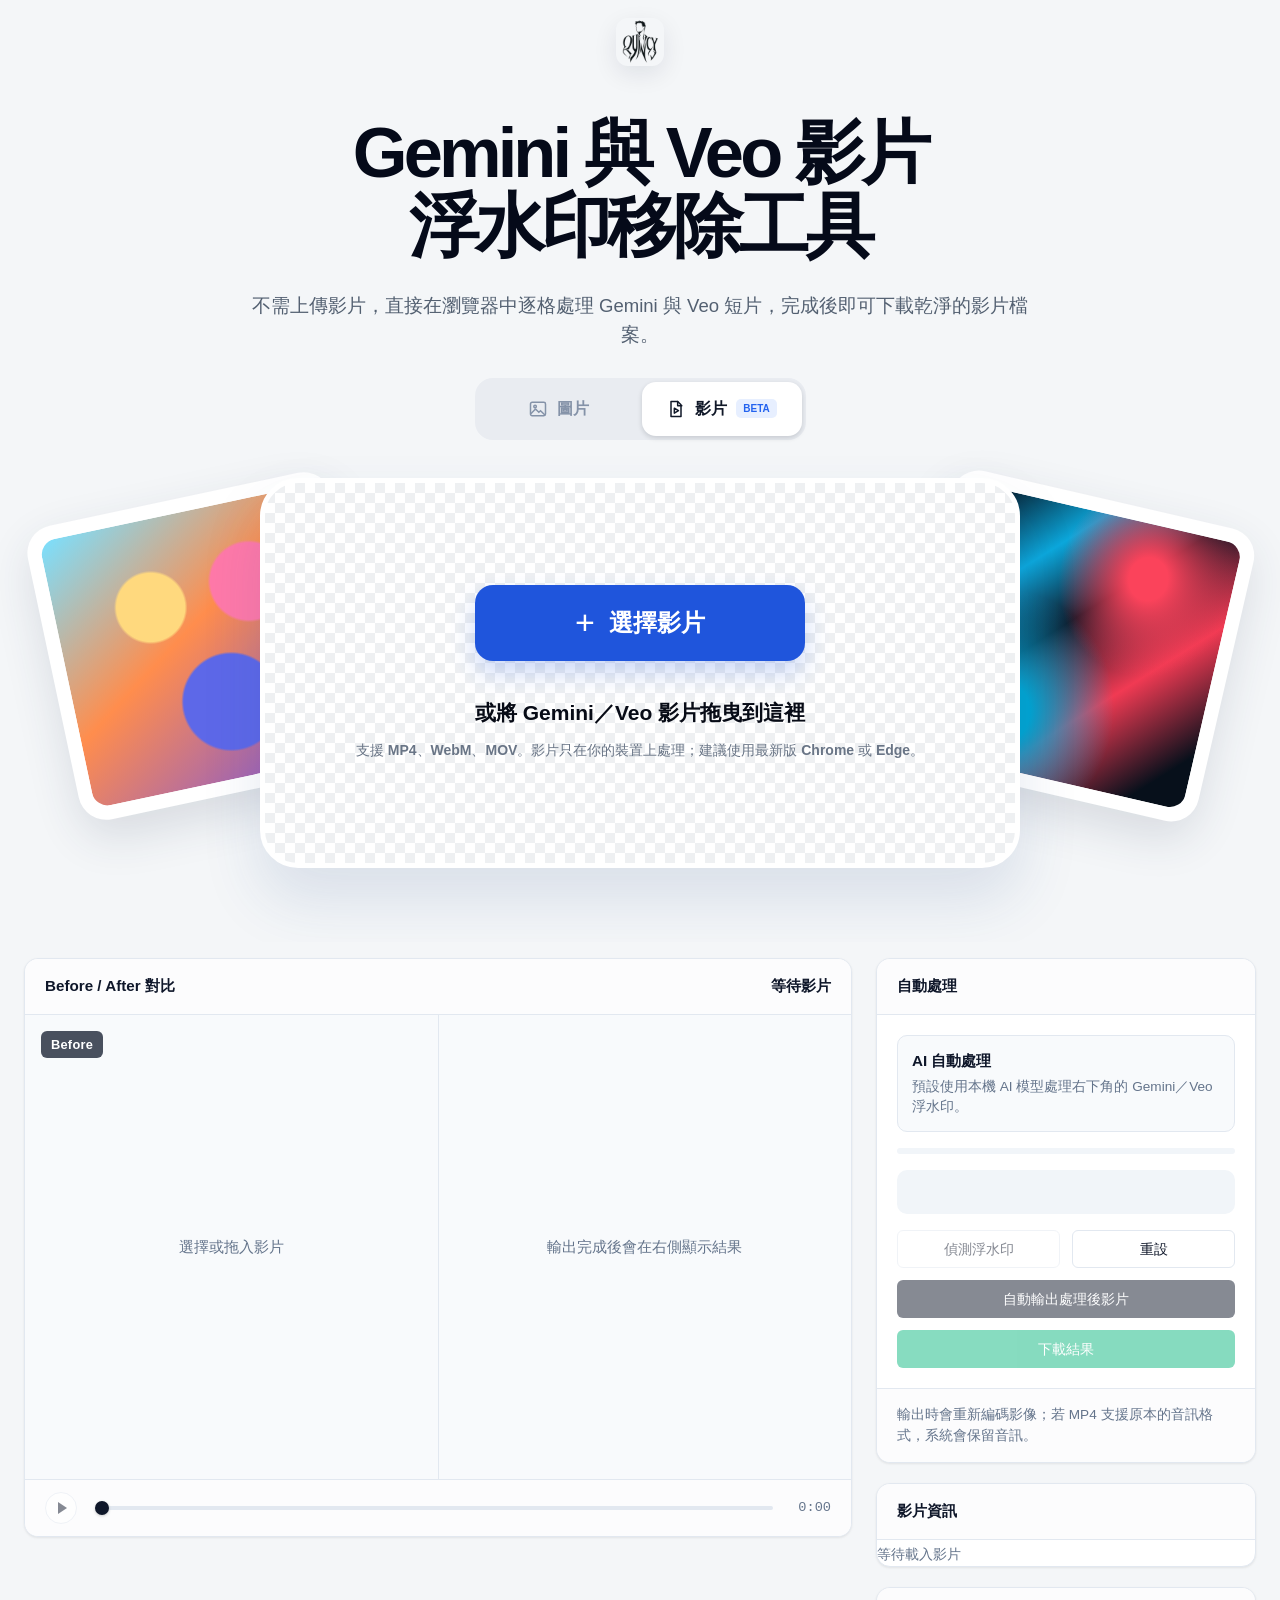
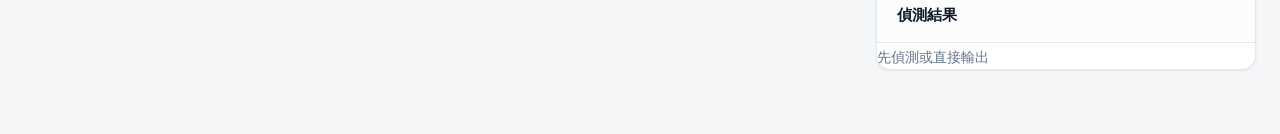
==== commit 3b1e5fbc: "Add files via upload" ====
--- a/video-preview.html
+++ b/video-preview.html
@@ -495,6 +495,7 @@
       padding: 18px 0;
       border: 0;
       align-items: center;
+      justify-content: center;
     }
     .brandbar .header-brand { gap: 10px; }
     .brandbar .header-logo {
@@ -625,14 +626,12 @@
     }
   </style>
 </head>
-<body data-build="2026-08-09-video-ui-v3">
+<body data-build="2026-08-09-video-ui-v4">
   <div class="shell">
     <header class="brandbar">
       <div class="header-brand">
         <a href="./" aria-label="返回工具首頁"><img class="header-logo" src="quincy-logo.webp" width="512" height="512" alt="Quincy Logo"></a>
-        <span class="brand-name">QUINCY</span>
       </div>
-      <a class="source-link" href="https://github.com/GargantuaX/gemini-watermark-remover" target="_blank" rel="noopener noreferrer">開源專案</a>
     </header>
 
     <section class="video-hero">
@@ -643,7 +642,7 @@
           <svg viewBox="0 0 24 24" aria-hidden="true"><rect x="3" y="4" width="18" height="16" rx="2"></rect><circle cx="8.5" cy="9" r="1.5"></circle><path d="m4 17 5-5 4 4 2-2 5 5"></path></svg>
           圖片
         </a>
-        <a class="media-tab active" href="video-preview.html?v=3" aria-current="page">
+        <a class="media-tab active" href="video-preview.html?v=4" aria-current="page">
           <svg viewBox="0 0 24 24" aria-hidden="true"><path d="M6 3h8l4 4v14H6z"></path><path d="M14 3v5h5"></path><path d="m10 11 5 3-5 3z"></path></svg>
           影片 <span class="beta">BETA</span>
         </a>
@@ -747,6 +746,6 @@
     // Keep processing local and use the broadly compatible WebAssembly path.
     window.__gwrDisableWebGpuDenoise = true;
   </script>
-  <script src="video-app.js?v=3"></script>
+  <script src="video-app.js?v=4"></script>
 </body>
 </html>
